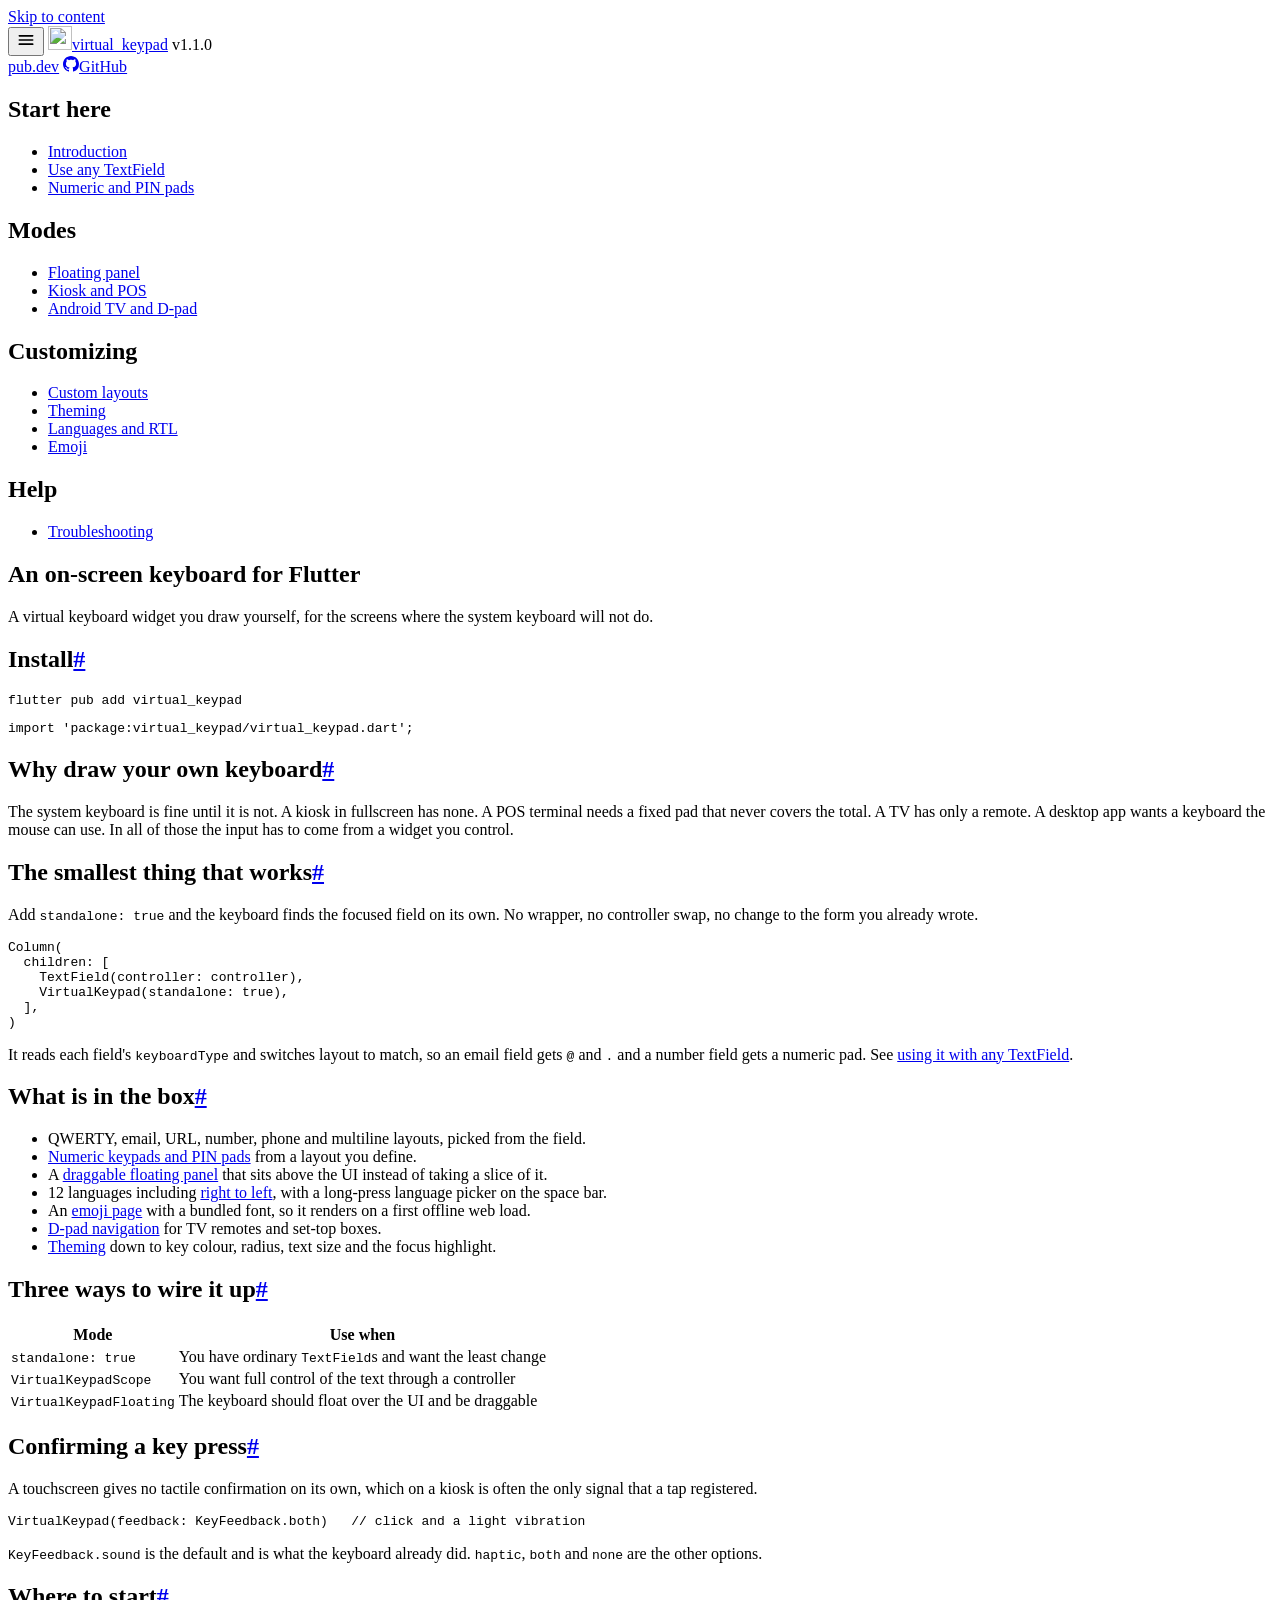
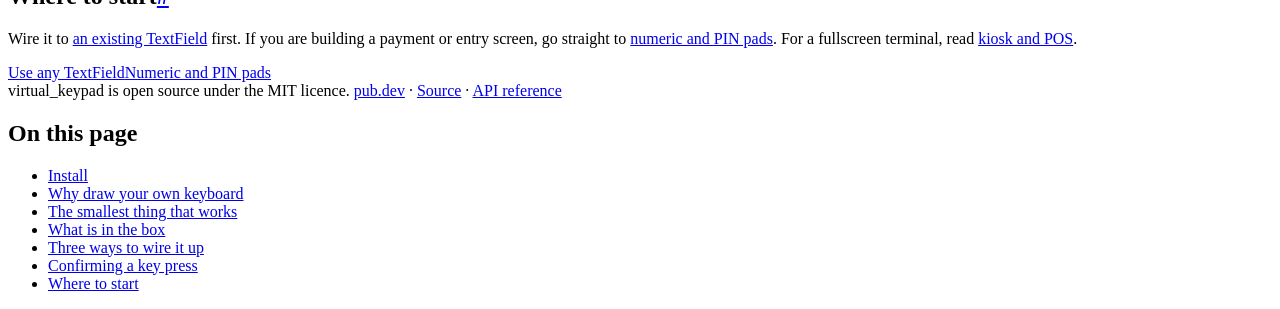
==== site/index.html @ a5eca876 "feat: key press feedback, and a documentation website KeyFeedback and a feedback parameter on Virtua" ====
<!doctype html>
<html lang="en">
<head>
<meta charset="utf-8">
<meta name="viewport" content="width=device-width,initial-scale=1">
<title>virtual_keypad - On-Screen Virtual Keyboard Widget for Flutter</title>
<meta name="description" content="Open source Flutter package for an on-screen virtual keyboard and keypad. QWERTY, numeric, PIN, emoji and custom layouts in 12 languages, for kiosk, POS, TV and desktop apps.">
<link rel="canonical" href="https://virtualkeypad.web.app/">
<meta property="og:type" content="article">
<meta property="og:title" content="virtual_keypad - On-Screen Virtual Keyboard Widget for Flutter">
<meta property="og:description" content="Open source Flutter package for an on-screen virtual keyboard and keypad. QWERTY, numeric, PIN, emoji and custom layouts in 12 languages, for kiosk, POS, TV and desktop apps.">
<meta property="og:url" content="https://virtualkeypad.web.app/">
<meta name="twitter:card" content="summary">
<link rel="icon" href="/logo.svg" type="image/svg+xml">
<link rel="stylesheet" href="/style.503e9f0ddd.css">
<script type="application/ld+json">{"@context": "https://schema.org", "@type": "TechArticle", "headline": "An on-screen keyboard for Flutter", "description": "Open source Flutter package for an on-screen virtual keyboard and keypad. QWERTY, numeric, PIN, emoji and custom layouts in 12 languages, for kiosk, POS, TV and desktop apps.", "url": "https://virtualkeypad.web.app/", "author": {"@type": "Person", "name": "Nurullah Al Masum"}, "about": {"@type": "SoftwareSourceCode", "name": "virtual_keypad", "programmingLanguage": "Dart", "codeRepository": "https://github.com/almasumdev/virtual_keypad"}}</script>
<script type="application/ld+json">{"@context": "https://schema.org", "@type": "FAQPage", "mainEntity": [{"@type": "Question", "name": "How do I show an on-screen keyboard in Flutter?", "acceptedAnswer": {"@type": "Answer", "text": "Add VirtualKeypad(standalone: true) below your form. It finds the focused TextField on its own and matches its keyboardType, with no controller changes."}}, {"@type": "Question", "name": "Can I use a virtual keyboard on Flutter desktop and web?", "acceptedAnswer": {"@type": "Answer", "text": "Yes. The keyboard is a plain widget with no platform channels, so it runs on Android, iOS, Windows, macOS, Linux and web alike."}}, {"@type": "Question", "name": "How do I build a PIN pad in Flutter?", "acceptedAnswer": {"@type": "Answer", "text": "Pass type: KeyboardType.custom with a customLayout describing the keys. A four-row grid of digits plus backspace and done is the usual PIN pad."}}]}</script>
</head>
<body>
<a class="skip" href="#content">Skip to content</a>

<header class="topbar">
  <button class="menu" type="button" aria-label="Open navigation" aria-expanded="false" aria-controls="sidebar"><svg viewBox="0 0 24 24" aria-hidden="true" width="20" height="20" fill="none" stroke="currentColor" stroke-width="2" stroke-linecap="round"><path d="M4 7h16M4 12h16M4 17h16"/></svg></button>
  <a class="brand" href="/"><img src="/logo.svg" alt="" width="24" height="24">virtual_keypad</a>
  <span class="ver">v1.1.0</span>
  <div class="grow"></div>
  <a class="ext" href="https://pub.dev/packages/virtual_keypad"><span>pub.dev</span></a>
  <a class="ext" href="https://github.com/almasumdev/virtual_keypad" aria-label="Source on GitHub"><svg viewBox="0 0 16 16" aria-hidden="true" width="16" height="16" fill="currentColor"><path d="M8 0C3.58 0 0 3.58 0 8c0 3.54 2.29 6.53 5.47 7.59.4.07.55-.17.55-.38 0-.19-.01-.82-.01-1.49-2.01.37-2.53-.49-2.69-.94-.09-.23-.48-.94-.82-1.13-.28-.15-.68-.52-.01-.53.63-.01 1.08.58 1.23.82.72 1.21 1.87.87 2.33.66.07-.52.28-.87.51-1.07-1.78-.2-3.64-.89-3.64-3.95 0-.87.31-1.59.82-2.15-.08-.2-.36-1.02.08-2.12 0 0 .67-.21 2.2.82.64-.18 1.32-.27 2-.27s1.36.09 2 .27c1.53-1.04 2.2-.82 2.2-.82.44 1.1.16 1.92.08 2.12.51.56.82 1.27.82 2.15 0 3.07-1.87 3.75-3.65 3.95.29.25.54.73.54 1.48 0 1.07-.01 1.93-.01 2.2 0 .21.15.46.55.38A8.01 8.01 0 0 0 16 8c0-4.42-3.58-8-8-8Z"/></svg><span>GitHub</span></a>
</header>

<div class="scrim" aria-hidden="true"></div>

<div class="shell">
  <nav class="sidebar" id="sidebar" aria-label="Documentation"><h2>Start here</h2><ul><li><a href="/" aria-current="page">Introduction</a></li><li><a href="/standalone-mode">Use any TextField</a></li><li><a href="/numeric-keypad-pin">Numeric and PIN pads</a></li></ul><h2>Modes</h2><ul><li><a href="/floating-keyboard">Floating panel</a></li><li><a href="/kiosk-and-pos">Kiosk and POS</a></li><li><a href="/android-tv">Android TV and D-pad</a></li></ul><h2>Customizing</h2><ul><li><a href="/custom-layouts">Custom layouts</a></li><li><a href="/theming">Theming</a></li><li><a href="/languages-and-rtl">Languages and RTL</a></li><li><a href="/emoji-keyboard">Emoji</a></li></ul><h2>Help</h2><ul><li><a href="/troubleshooting">Troubleshooting</a></li></ul></nav>

  <main class="content" id="content">
    <article>
      <h1>An on-screen keyboard for Flutter</h1>
      <p class="lede">A virtual keyboard widget you draw yourself, for the screens where the system keyboard will not do.</p>
      <h2 id="install">Install<a class="anchor" href="#install" aria-label="Link to this section">#</a></h2>
<div class="codeblock"><pre><code>flutter pub add virtual_keypad</code></pre></div>
<div class="codeblock"><pre><code>import 'package:virtual_keypad/virtual_keypad.dart';</code></pre></div>
<h2 id="why-draw-your-own-keyboard">Why draw your own keyboard<a class="anchor" href="#why-draw-your-own-keyboard" aria-label="Link to this section">#</a></h2>
<p>The system keyboard is fine until it is not. A kiosk in fullscreen has none. A POS terminal needs a fixed pad that never covers the total. A TV has only a remote. A desktop app wants a keyboard the mouse can use. In all of those the input has to come from a widget you control.</p>

<h2 id="the-smallest-thing-that-works">The smallest thing that works<a class="anchor" href="#the-smallest-thing-that-works" aria-label="Link to this section">#</a></h2>
<p>Add <code>standalone: true</code> and the keyboard finds the focused field on its own. No wrapper, no controller swap, no change to the form you already wrote.</p>
<div class="codeblock"><pre><code>Column(
  children: [
    TextField(controller: controller),
    VirtualKeypad(standalone: true),
  ],
)</code></pre></div>
<p>It reads each field's <code>keyboardType</code> and switches layout to match, so an email field gets <code>@</code> and <code>.</code> and a number field gets a numeric pad. See <a href="/standalone-mode">using it with any TextField</a>.</p>

<h2 id="what-is-in-the-box">What is in the box<a class="anchor" href="#what-is-in-the-box" aria-label="Link to this section">#</a></h2>
<ul>
<li>QWERTY, email, URL, number, phone and multiline layouts, picked from the field.</li>
<li><a href="/numeric-keypad-pin">Numeric keypads and PIN pads</a> from a layout you define.</li>
<li>A <a href="/floating-keyboard">draggable floating panel</a> that sits above the UI instead of taking a slice of it.</li>
<li>12 languages including <a href="/languages-and-rtl">right to left</a>, with a long-press language picker on the space bar.</li>
<li>An <a href="/emoji-keyboard">emoji page</a> with a bundled font, so it renders on a first offline web load.</li>
<li><a href="/android-tv">D-pad navigation</a> for TV remotes and set-top boxes.</li>
<li><a href="/theming">Theming</a> down to key colour, radius, text size and the focus highlight.</li>
</ul>

<h2 id="three-ways-to-wire-it-up">Three ways to wire it up<a class="anchor" href="#three-ways-to-wire-it-up" aria-label="Link to this section">#</a></h2>
<div class="tablewrap"><div class="tablewrap"><table>
<thead><tr><th>Mode</th><th>Use when</th></tr></thead>
<tbody>
<tr><td><code>standalone: true</code></td><td>You have ordinary <code>TextField</code>s and want the least change</td></tr>
<tr><td><code>VirtualKeypadScope</code></td><td>You want full control of the text through a controller</td></tr>
<tr><td><code>VirtualKeypadFloating</code></td><td>The keyboard should float over the UI and be draggable</td></tr>
</tbody></table></div></div>

<h2 id="confirming-a-key-press">Confirming a key press<a class="anchor" href="#confirming-a-key-press" aria-label="Link to this section">#</a></h2>
<p>A touchscreen gives no tactile confirmation on its own, which on a kiosk is often the only signal that a tap registered.</p>
<div class="codeblock"><pre><code>VirtualKeypad(feedback: KeyFeedback.both)   // click and a light vibration</code></pre></div>
<p><code>KeyFeedback.sound</code> is the default and is what the keyboard already did. <code>haptic</code>, <code>both</code> and <code>none</code> are the other options.</p>

<h2 id="where-to-start">Where to start<a class="anchor" href="#where-to-start" aria-label="Link to this section">#</a></h2>
<p>Wire it to <a href="/standalone-mode">an existing TextField</a> first. If you are building a payment or entry screen, go straight to <a href="/numeric-keypad-pin">numeric and PIN pads</a>. For a fullscreen terminal, read <a href="/kiosk-and-pos">kiosk and POS</a>.</p>
<nav class="next" aria-label="Related guides"><a href="/standalone-mode">Use any TextField</a><a href="/numeric-keypad-pin">Numeric and PIN pads</a></nav>
      <footer class="pagefoot">
        virtual_keypad is open source under the MIT licence.
        <a href="https://pub.dev/packages/virtual_keypad">pub.dev</a> &middot;
        <a href="https://github.com/almasumdev/virtual_keypad">Source</a> &middot;
        <a href="https://pub.dev/documentation/virtual_keypad/latest/">API reference</a>
      </footer>
    </article>
  </main>

  <aside class="toc"><nav aria-labelledby="toc-h"><h2 id="toc-h">On this page</h2><ul><li><a href="#install">Install</a></li><li><a href="#why-draw-your-own-keyboard">Why draw your own keyboard</a></li><li><a href="#the-smallest-thing-that-works">The smallest thing that works</a></li><li><a href="#what-is-in-the-box">What is in the box</a></li><li><a href="#three-ways-to-wire-it-up">Three ways to wire it up</a></li><li><a href="#confirming-a-key-press">Confirming a key press</a></li><li><a href="#where-to-start">Where to start</a></li></ul></nav></aside>
</div>

<script src="/docs.029eb910a1.js" defer></script>
</body>
</html>
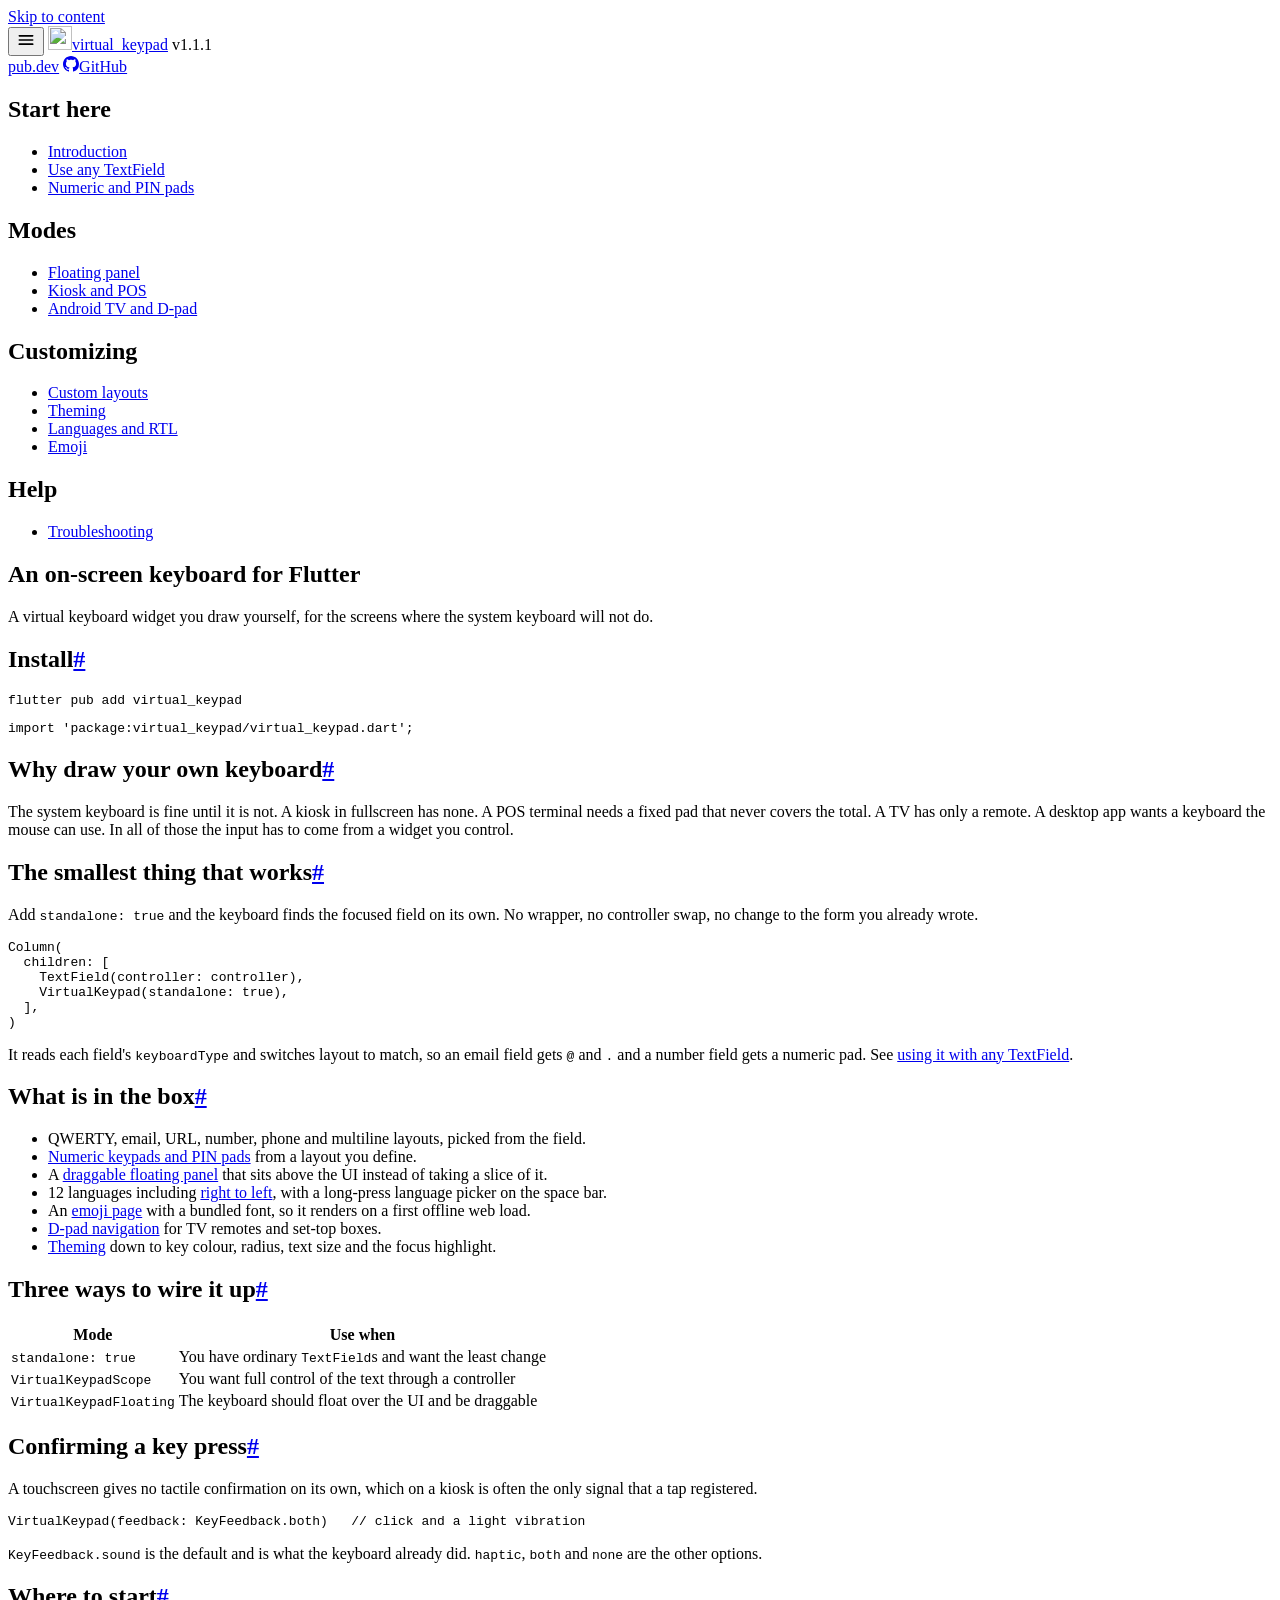
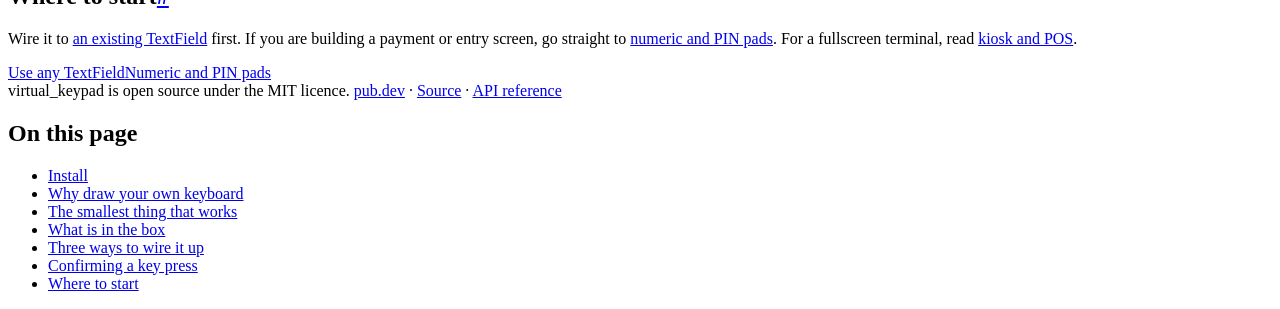
==== commit 55939e0d: "docs: redirect the old docs host, and bump to 1.1.1 1.1.0 published with documentation pointing at v" ====
--- a/site/index.html
+++ b/site/index.html
@@ -5,15 +5,15 @@
 <meta name="viewport" content="width=device-width,initial-scale=1">
 <title>virtual_keypad - On-Screen Virtual Keyboard Widget for Flutter</title>
 <meta name="description" content="Open source Flutter package for an on-screen virtual keyboard and keypad. QWERTY, numeric, PIN, emoji and custom layouts in 12 languages, for kiosk, POS, TV and desktop apps.">
-<link rel="canonical" href="https://virtualkeypad.web.app/">
+<link rel="canonical" href="https://virtual-keypad-docs.web.app/">
 <meta property="og:type" content="article">
 <meta property="og:title" content="virtual_keypad - On-Screen Virtual Keyboard Widget for Flutter">
 <meta property="og:description" content="Open source Flutter package for an on-screen virtual keyboard and keypad. QWERTY, numeric, PIN, emoji and custom layouts in 12 languages, for kiosk, POS, TV and desktop apps.">
-<meta property="og:url" content="https://virtualkeypad.web.app/">
+<meta property="og:url" content="https://virtual-keypad-docs.web.app/">
 <meta name="twitter:card" content="summary">
 <link rel="icon" href="/logo.svg" type="image/svg+xml">
 <link rel="stylesheet" href="/style.503e9f0ddd.css">
-<script type="application/ld+json">{"@context": "https://schema.org", "@type": "TechArticle", "headline": "An on-screen keyboard for Flutter", "description": "Open source Flutter package for an on-screen virtual keyboard and keypad. QWERTY, numeric, PIN, emoji and custom layouts in 12 languages, for kiosk, POS, TV and desktop apps.", "url": "https://virtualkeypad.web.app/", "author": {"@type": "Person", "name": "Nurullah Al Masum"}, "about": {"@type": "SoftwareSourceCode", "name": "virtual_keypad", "programmingLanguage": "Dart", "codeRepository": "https://github.com/almasumdev/virtual_keypad"}}</script>
+<script type="application/ld+json">{"@context": "https://schema.org", "@type": "TechArticle", "headline": "An on-screen keyboard for Flutter", "description": "Open source Flutter package for an on-screen virtual keyboard and keypad. QWERTY, numeric, PIN, emoji and custom layouts in 12 languages, for kiosk, POS, TV and desktop apps.", "url": "https://virtual-keypad-docs.web.app/", "author": {"@type": "Person", "name": "Nurullah Al Masum"}, "about": {"@type": "SoftwareSourceCode", "name": "virtual_keypad", "programmingLanguage": "Dart", "codeRepository": "https://github.com/almasumdev/virtual_keypad"}}</script>
 <script type="application/ld+json">{"@context": "https://schema.org", "@type": "FAQPage", "mainEntity": [{"@type": "Question", "name": "How do I show an on-screen keyboard in Flutter?", "acceptedAnswer": {"@type": "Answer", "text": "Add VirtualKeypad(standalone: true) below your form. It finds the focused TextField on its own and matches its keyboardType, with no controller changes."}}, {"@type": "Question", "name": "Can I use a virtual keyboard on Flutter desktop and web?", "acceptedAnswer": {"@type": "Answer", "text": "Yes. The keyboard is a plain widget with no platform channels, so it runs on Android, iOS, Windows, macOS, Linux and web alike."}}, {"@type": "Question", "name": "How do I build a PIN pad in Flutter?", "acceptedAnswer": {"@type": "Answer", "text": "Pass type: KeyboardType.custom with a customLayout describing the keys. A four-row grid of digits plus backspace and done is the usual PIN pad."}}]}</script>
 </head>
 <body>
@@ -22,7 +22,7 @@
 <header class="topbar">
   <button class="menu" type="button" aria-label="Open navigation" aria-expanded="false" aria-controls="sidebar"><svg viewBox="0 0 24 24" aria-hidden="true" width="20" height="20" fill="none" stroke="currentColor" stroke-width="2" stroke-linecap="round"><path d="M4 7h16M4 12h16M4 17h16"/></svg></button>
   <a class="brand" href="/"><img src="/logo.svg" alt="" width="24" height="24">virtual_keypad</a>
-  <span class="ver">v1.1.0</span>
+  <span class="ver">v1.1.1</span>
   <div class="grow"></div>
   <a class="ext" href="https://pub.dev/packages/virtual_keypad"><span>pub.dev</span></a>
   <a class="ext" href="https://github.com/almasumdev/virtual_keypad" aria-label="Source on GitHub"><svg viewBox="0 0 16 16" aria-hidden="true" width="16" height="16" fill="currentColor"><path d="M8 0C3.58 0 0 3.58 0 8c0 3.54 2.29 6.53 5.47 7.59.4.07.55-.17.55-.38 0-.19-.01-.82-.01-1.49-2.01.37-2.53-.49-2.69-.94-.09-.23-.48-.94-.82-1.13-.28-.15-.68-.52-.01-.53.63-.01 1.08.58 1.23.82.72 1.21 1.87.87 2.33.66.07-.52.28-.87.51-1.07-1.78-.2-3.64-.89-3.64-3.95 0-.87.31-1.59.82-2.15-.08-.2-.36-1.02.08-2.12 0 0 .67-.21 2.2.82.64-.18 1.32-.27 2-.27s1.36.09 2 .27c1.53-1.04 2.2-.82 2.2-.82.44 1.1.16 1.92.08 2.12.51.56.82 1.27.82 2.15 0 3.07-1.87 3.75-3.65 3.95.29.25.54.73.54 1.48 0 1.07-.01 1.93-.01 2.2 0 .21.15.46.55.38A8.01 8.01 0 0 0 16 8c0-4.42-3.58-8-8-8Z"/></svg><span>GitHub</span></a>
